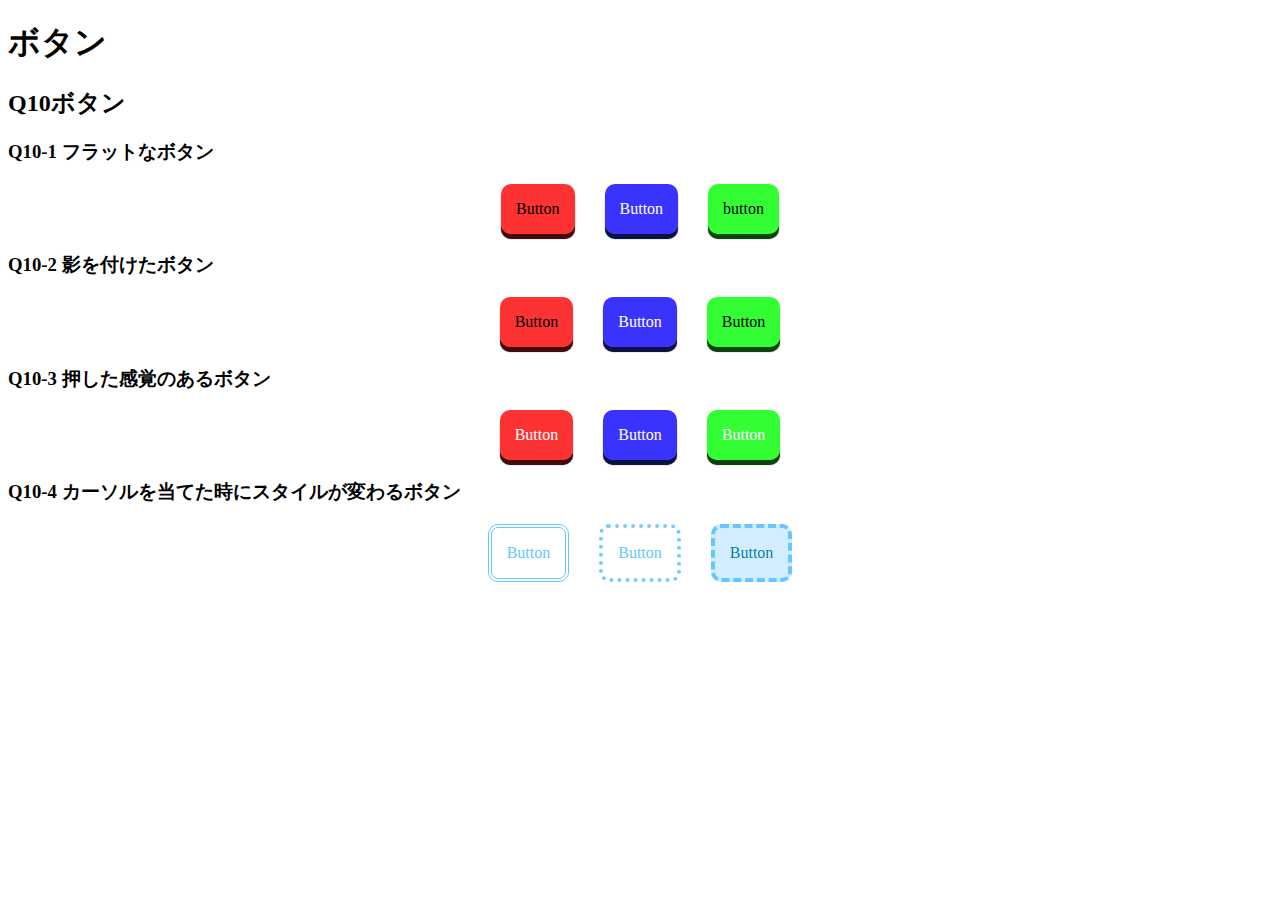
==== q10/q10/index.html @ c51c6aaa "firstcommit" ====
<!DOCTYPE html>
<html lang="ja">

<head>
  <meta charset="UTF-8">
  <meta name="viewport" content="width=device-width, initial-scale=1.0">
  <link rel="stylesheet" href="./css/reset.css">
  <link rel="stylesheet" href="./css/base.css">
  <link rel="stylesheet" href="./css/style.css">
  <title>LayoutParts-Q3</title>
</head>

<body>
  <h1 class="title">ボタン</h1>
  <h2 class="sub--title">Q10ボタン</h2>
  <div class="wrapper">
    <h3 class="question--title">Q10-1 フラットなボタン</h3>
    <div class="flex--center">
      <div class="btn shadow--red">Button</div>
      <div class="btn shadow--blue">Button</div>
      <div class="btn shadow--green">button</div>
    </div>
    <h3 class="question--title">Q10-2 影を付けたボタン</h3>
    <div class="flex--center">
      <div class="btn shadow--red">Button</div>
      <div class="btn shadow--blue">Button</div>
      <div class="btn shadow--green">Button</div>
    </div>
    <h3 class="question--title">Q10-3 押した感覚のあるボタン</h3>
    <div class="flex--center">
      <div class="btn active--red">Button</div>
      <div class="btn active--blue">Button</div>
      <div class="btn active--green">Button</div>
    </div>
    <h3 class="question--title">Q10-4 カーソルを当てた時にスタイルが変わるボタン</h3>
    <div class="flex--center">
      <div class="btn double--btn">Button</div>
      <div class="btn dotted--btn">Button</div>
      <div class="btn back--btn">Button</div>
    </div>
  </div>
</body>

</html>
---- q10/q10/css/style.css ----
@charset "UTF-8";

.flex--center{
  display: flex;
  justify-content: center;
}

.btn{
  padding: 0 15px;
  line-height: 50px;
  display: inline-block;
  text-align: center;
  cursor: pointer;
  margin-left: 30px;
  border-radius: 10px;
}

.btn:first-child{
  margin-left: 0;
}

.btn--red{
  color: #fff;
  background: #fd0f0fd9;
}

.btn--blue{
  color: #fff;
  background: #170ffdd9;
}

.btn--green{
  color: #000;
  background: #0ffd0fd9;
}

.shadow--red{
  color: #000;
  background: #fd0f0fd9;
  box-shadow: 0 5px 0 rgba(63, 5, 5, 0.851),0 5px 1px rgba(63, 5, 5, 0.851);
}

.shadow--blue{
  color: #fff;
  background: #170ffdd9;
  box-shadow: 0 5px 0 rgba(5, 13, 63, 0.851),0 5px 1px rgba(5, 13, 63, 0.851);
}

.shadow--green{
  color: #000;
  background: #0ffd0fd9;
  box-shadow: 0 5px 0 rgba(5, 63, 5, 0.851),0 5px 1px rgba(5, 63, 5, 0.851);
}

.active--red{
  color: #fff;
  background: #fd0f0fd9;
  box-shadow: 0 5px 0 rgba(63, 5, 5, 0.851),0 5px 1px rgba(63, 5, 5, 0.851);
}

.active--blue{
  color: #fff;
  background: #170ffdd9;
  box-shadow: 0 5px 0 rgba(5, 13, 63, 0.851),0 5px 1px rgba(5, 13, 63, 0.851);
}

.active--green{
  color: #fff;
  background: #0ffd0fd9;
  box-shadow: 0 5px 0 rgba(5, 63, 5, 0.851),0 5px 1px rgba(5, 63, 5, 0.851);
}

.active--red:active,.active--blue:active,.active--green:active{
  transform: translateY(4px);
  box-shadow: 0px 0px 1px rgba(0, 0, 0, 0.2);
  border-bottom: none;
}

.double--btn{
  color: #67c5ff;
  border: 4px double #67c5ff;
  transition: .5s;
}

.double--btn:hover{
  background: #fffbef;
}

.dotted--btn{
  color: #67c5ff;
  border: 4px dotted #75caff;
  transition: .5s;
}

.dotted--btn:hover{
  border-style: dashed;
}

.back--btn{
  color: #0079a5f8;
  background: #d0edfff8;
  border: 4px dashed #67c5ff;
  transition: .5s;
}

.back--btn:hover{
  color: #67c5ff;
  background: #ffffff;
}
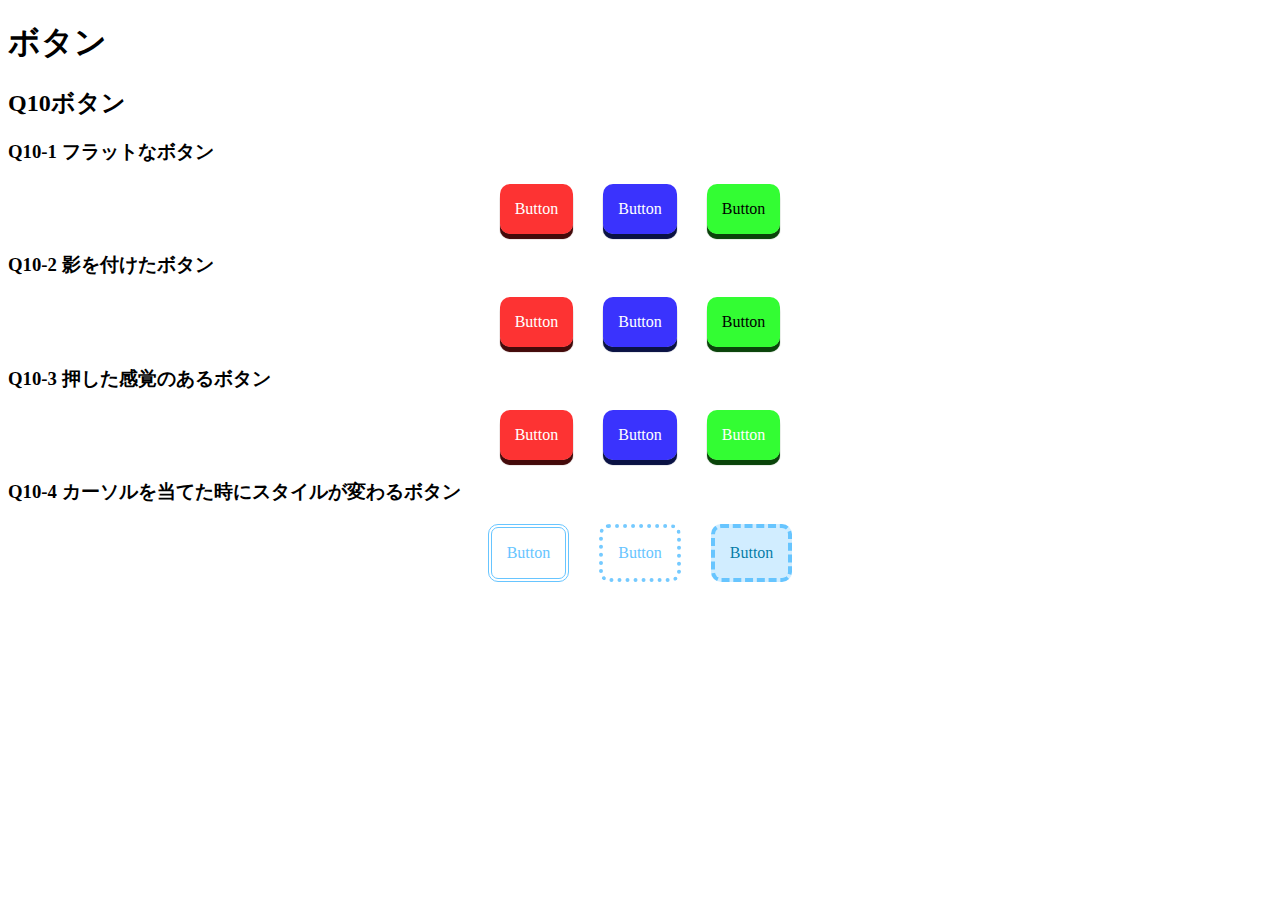
==== commit ca83315a: "push2" ====
--- a/q10/q10/index.html
+++ b/q10/q10/index.html
@@ -18,7 +18,7 @@
     <div class="flex--center">
       <div class="btn shadow--red">Button</div>
       <div class="btn shadow--blue">Button</div>
-      <div class="btn shadow--green">button</div>
+      <div class="btn shadow--green">Button</div>
     </div>
     <h3 class="question--title">Q10-2 影を付けたボタン</h3>
     <div class="flex--center">
--- a/q10/q10/css/style.css
+++ b/q10/q10/css/style.css
@@ -35,7 +35,7 @@
 }
 
 .shadow--red{
-  color: #000;
+  color: #fff;
   background: #fd0f0fd9;
   box-shadow: 0 5px 0 rgba(63, 5, 5, 0.851),0 5px 1px rgba(63, 5, 5, 0.851);
 }
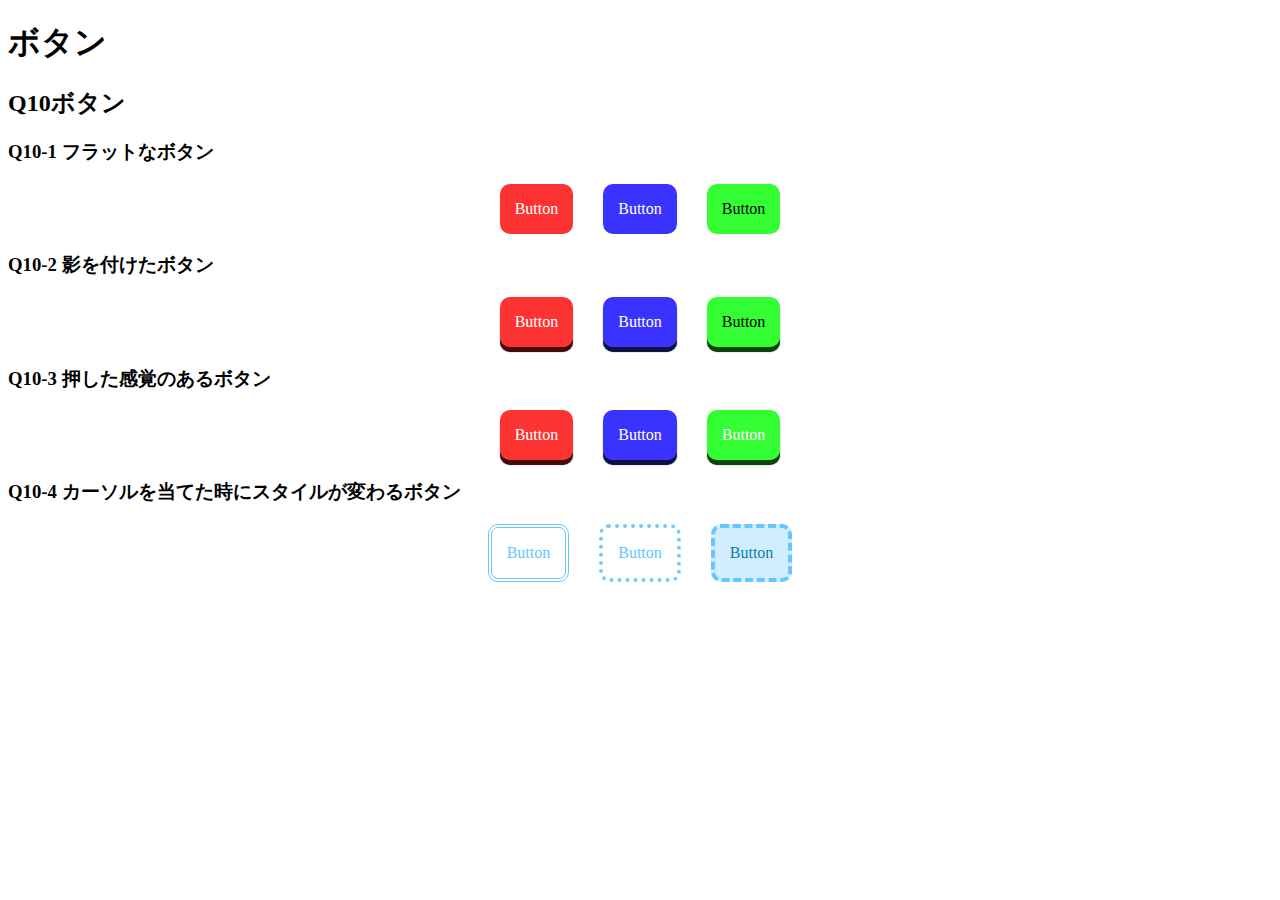
==== commit 8e4fecf4: "change3" ====
--- a/q10/q10/index.html
+++ b/q10/q10/index.html
@@ -16,9 +16,9 @@
   <div class="wrapper">
     <h3 class="question--title">Q10-1 フラットなボタン</h3>
     <div class="flex--center">
-      <div class="btn shadow--red">Button</div>
-      <div class="btn shadow--blue">Button</div>
-      <div class="btn shadow--green">Button</div>
+      <div class="btn btn--red">Button</div>
+      <div class="btn btn--blue">Button</div>
+      <div class="btn btn--green">Button</div>
     </div>
     <h3 class="question--title">Q10-2 影を付けたボタン</h3>
     <div class="flex--center">
